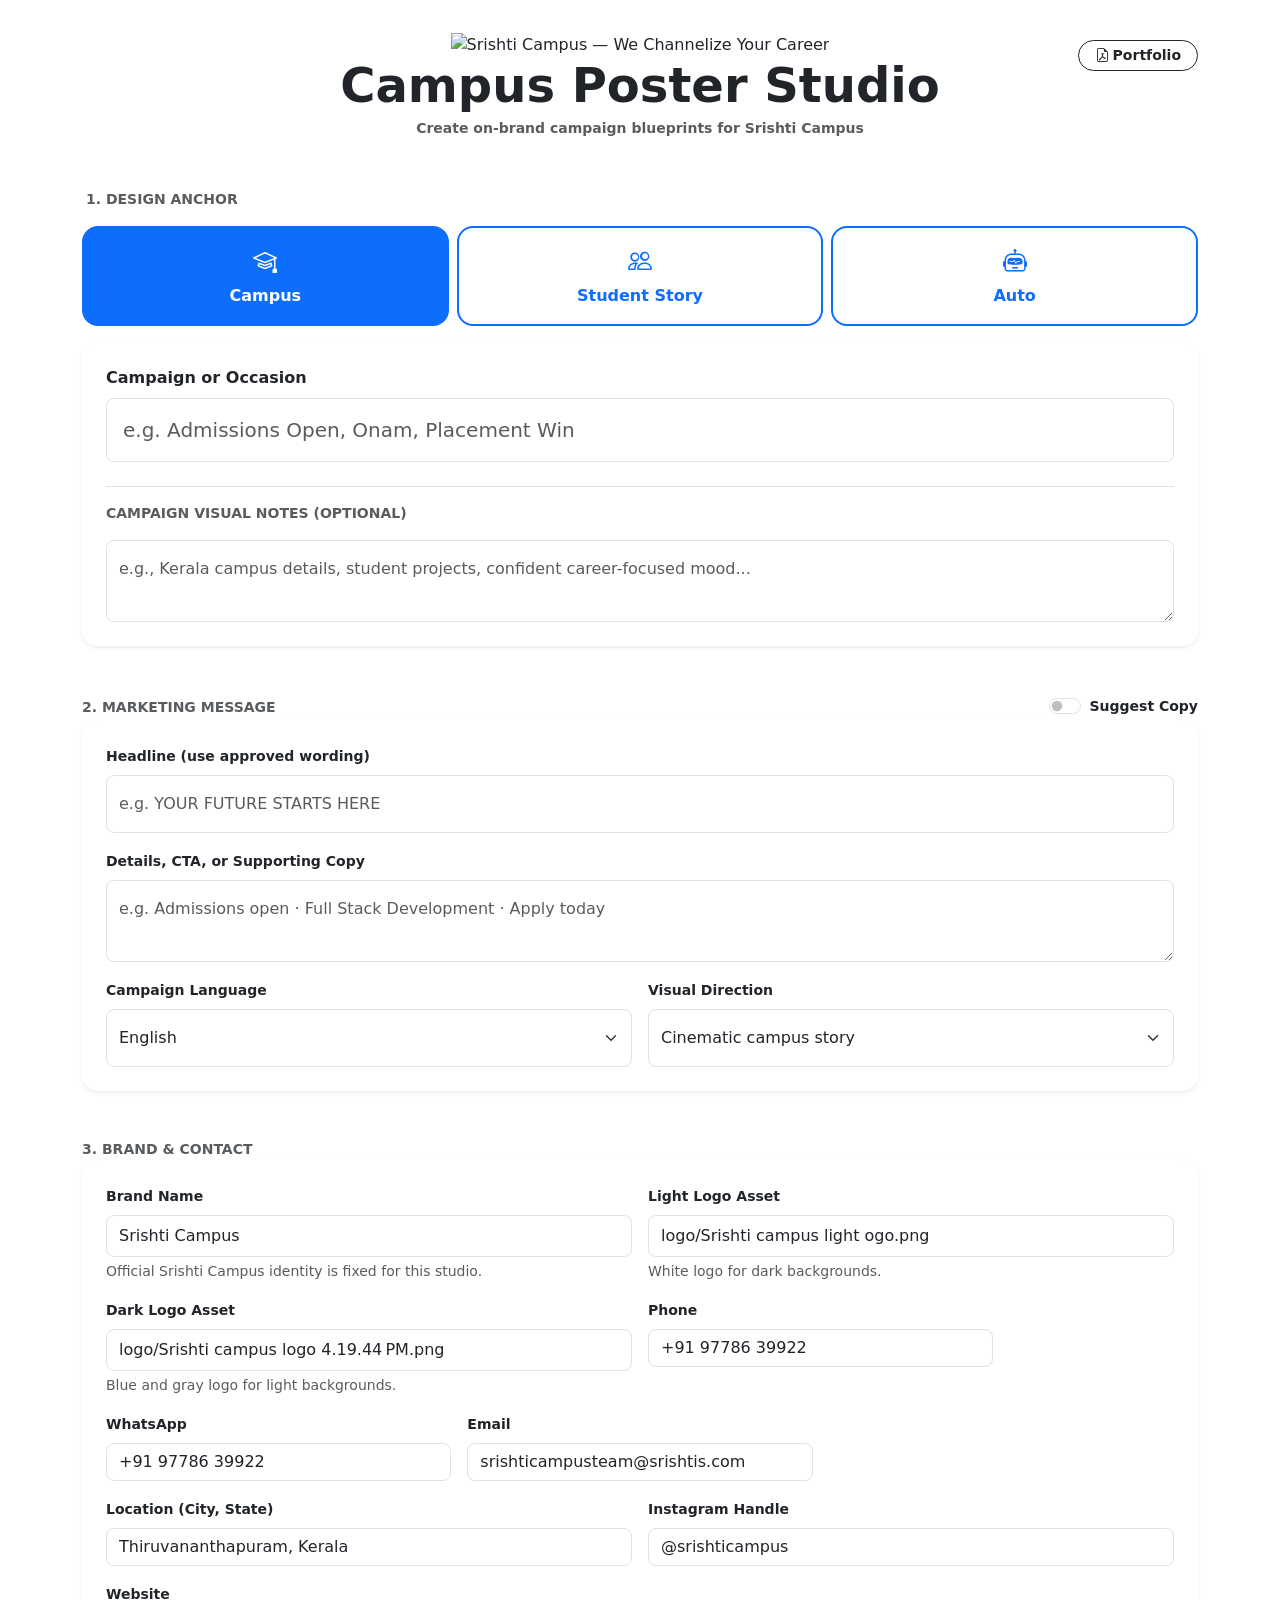
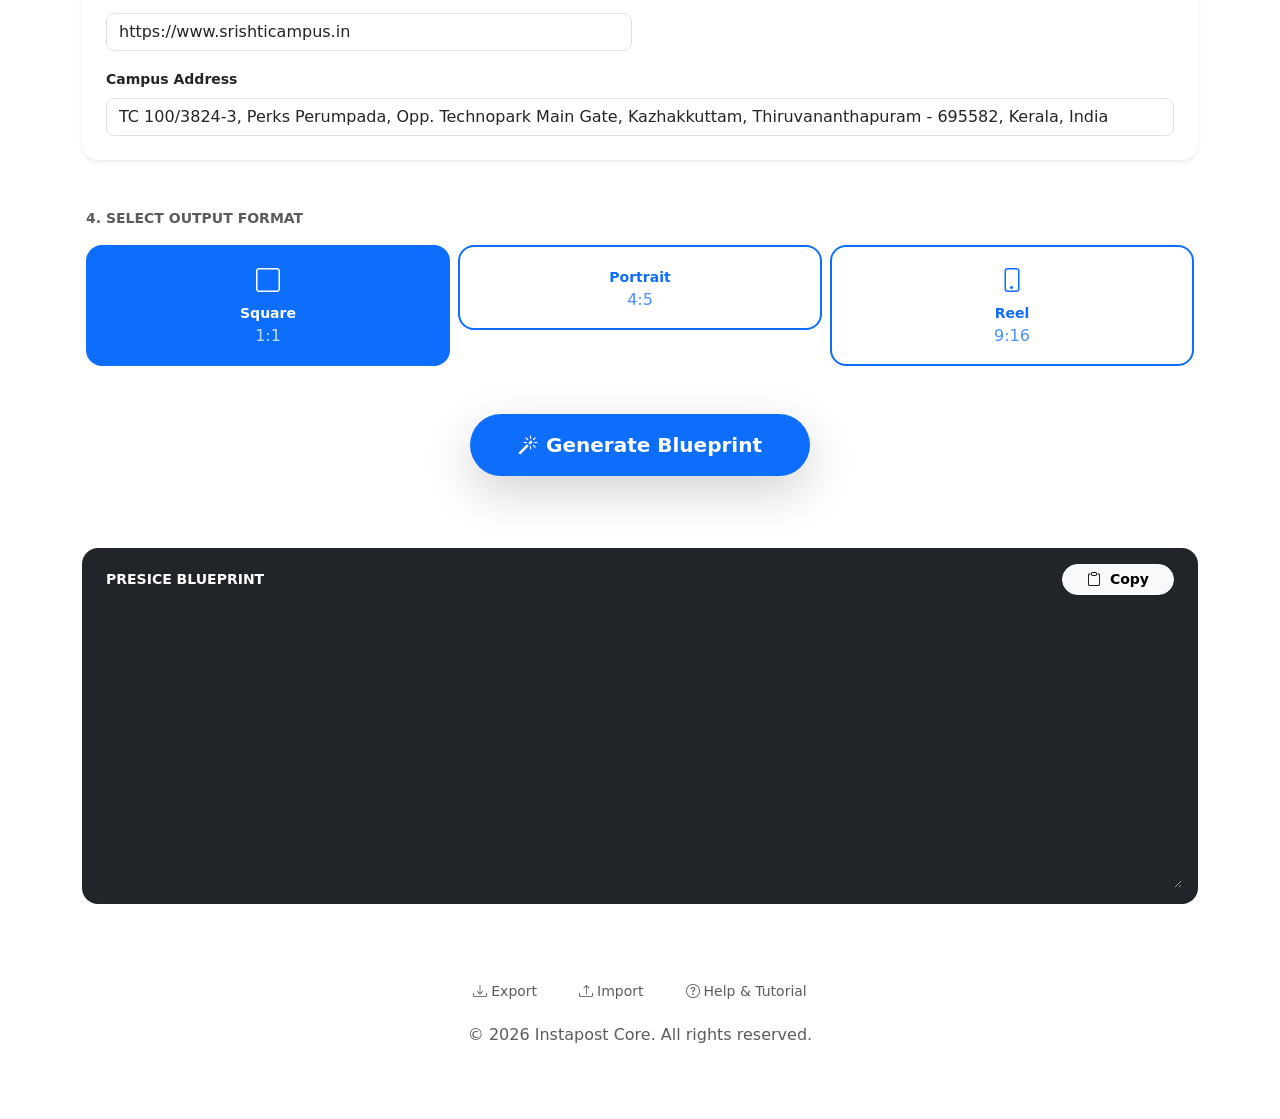
==== index.html @ 0b005799 "init" ====
<!DOCTYPE html>
<html lang="en">
<head>
    <meta charset="UTF-8">
    <meta name="viewport" content="width=device-width, initial-scale=1.0">
    <title>Srishti Campus | Poster Blueprint</title>
    <!-- Google Fonts -->
    <link rel="preconnect" href="https://fonts.googleapis.com">
    <link rel="preconnect" href="https://fonts.gstatic.com" crossorigin>
    <link href="https://fonts.googleapis.com/css2?family=Inter:wght@300;400;500;600;700&display=swap" rel="stylesheet">
    <!-- Bootstrap 5 CSS CDN -->
    <link href="https://cdn.jsdelivr.net/npm/bootstrap@5.3.3/dist/css/bootstrap.min.css" rel="stylesheet" integrity="sha384-QWTKZyjpPEjISv5WaRU9OFeRpok6YctnYmDr5pNlyT2bRjXh0JMhjY6hW+ALEwIH" crossorigin="anonymous">
    <link rel="stylesheet" href="https://cdn.jsdelivr.net/npm/bootstrap-icons@1.11.3/font/bootstrap-icons.min.css">
    <link href="style.css" rel="stylesheet">
</head>
<body>
    <div class="container py-4">
        <header class="text-center mb-5 mt-2 position-relative srishti-header">
            <div class="position-absolute top-0 end-0 mt-2 d-none d-md-block">
                <a href="Instapost_presentation.pdf" target="_blank" class="btn btn-sm btn-outline-dark rounded-pill px-3 fw-bold">
                    <i class="bi bi-file-earmark-pdf me-1"></i>Portfolio
                </a>
            </div>
            <img src="logo/Srishti campus logo 4.19.44 PM.png" class="campus-brand-mark" alt="Srishti Campus — We Channelize Your Career">
            <h1 class="display-5 fw-bold mb-1">Campus Poster Studio</h1>
            <p class="text-muted small tracking-widest fw-semibold">Create on-brand campaign blueprints for Srishti Campus</p>
            <div class="d-md-none mt-2">
                <a href="Instapost_presentation.pdf" target="_blank" class="btn btn-sm btn-outline-dark rounded-pill px-3 fw-bold">
                    <i class="bi bi-file-earmark-pdf me-1"></i>See what it can make
                </a>
            </div>
        </header>

        <main>
            <form id="instapost-form">
                <!-- Section 1: Design Anchor -->
                <div class="mb-5">
                    <label class="form-label fw-bold small text-muted text-uppercase mb-3 px-1">1. Design Anchor</label>
                    
                    <div class="row g-2 mb-3">
                        <div class="col-4">
                            <input type="radio" class="btn-check" name="anchor_mode" id="mode_festive" value="festive" checked>
                            <label class="btn btn-outline-primary w-100 py-3 rounded-4 fw-bold border-2" for="mode_festive">
                                <i class="bi bi-mortarboard d-block mb-1 fs-4"></i>Campus
                            </label>
                        </div>
                        <div class="col-4">
                            <input type="radio" class="btn-check" name="anchor_mode" id="mode_artisan" value="artisan">
                            <label class="btn btn-outline-primary w-100 py-3 rounded-4 fw-bold border-2" for="mode_artisan">
                                <i class="bi bi-people d-block mb-1 fs-4"></i>Student Story
                            </label>
                        </div>
                        <div class="col-4">
                            <input type="radio" class="btn-check" name="anchor_mode" id="mode_ai" value="ai">
                            <label class="btn btn-outline-primary w-100 py-3 rounded-4 fw-bold border-2" for="mode_ai">
                                <i class="bi bi-robot d-block mb-1 fs-4"></i>Auto
                            </label>
                        </div>
                    </div>

                    <div class="card border-0 shadow-sm rounded-4 mode-card bg-white" id="anchor-input-card">
                        <div class="card-body p-4">
                            <!-- Festive Input Pane -->
                            <div id="input_festive" class="anchor-input-group">
                                <label for="festive_info" class="form-label fw-bold">Campaign or Occasion</label>
                                <input type="text" id="festive_info" name="festive_info" class="form-control form-control-lg rounded-3 py-3" placeholder="e.g. Admissions Open, Onam, Placement Win">
                                
                                <div class="mt-4 border-top pt-3">
                                    <label for="festive_custom_instructions" class="form-label small fw-bold text-muted text-uppercase d-block mb-3">Campaign Visual Notes (Optional)</label>
                                    <textarea id="festive_custom_instructions" name="festive_custom_instructions" class="form-control rounded-3 py-3" rows="2" placeholder="e.g., Kerala campus details, student projects, confident career-focused mood..."></textarea>
                                </div>
                                <input type="checkbox" id="festive_mode" name="festive_mode" class="d-none">
                            </div>

                            <!-- Artisan Collection Builder Pane -->
                            <div id="input_artisan" class="anchor-input-group d-none">
                                <label class="form-label fw-bold mb-3">Student / Campus Reference Mapping</label>
                                <div class="alert alert-primary-subtle border-0 rounded-3 small mb-3">
                                    <strong>Quick guide:</strong> Add one row for each reference photo. The image generator will identify whether each image shows a student, instructor, campus, or event and use it accordingly. Example: add a student presenting a web-app project, then add a classroom photo to guide the setting.
                                </div>
                                <div id="artisan-collection-container">
                                    <div class="artisan-row row g-2 mb-3 align-items-center">
                                        <div class="col-12 col-md-11">
                                            <input type="text" class="form-control artisan-url rounded-3 py-2" placeholder="Paste student, campus, or event image URL">
                                            <div class="form-text extra-small">Use a direct, publicly accessible image link. If uploading instead, enable the checkbox below and attach files in row order (campus_ref_1, campus_ref_2…).</div>
                                        </div>
                                        <div class="col-2 col-md-1 text-end">
                                            <button type="button" class="btn btn-link text-danger p-0 remove-artisan-row d-none" title="Remove">
                                                <i class="bi bi-x-circle-fill fs-4"></i>
                                            </button>
                                        </div>
                                    </div>
                                </div>
                                <button type="button" id="add-artisan-row" class="btn btn-sm btn-outline-primary mt-2 rounded-pill px-4">
                                    <i class="bi bi-plus-lg me-1"></i> Add Another Reference
                                </button>
                                <p class="form-text extra-small mt-2">Add another row only when you have another useful reference. Each row pairs one image with its role so the prompt can describe how to use it.</p>

                                <div class="form-check mt-3 ms-1">
                                    <input class="form-check-input" type="checkbox" id="artisan_direct_upload" name="artisan_direct_upload">
                                    <label class="form-check-label small fw-bold text-muted" for="artisan_direct_upload">
                                        If links fail, I will upload references into the chat
                                    </label>
                                    <p class="extra-small text-info mt-2 mb-0 px-0">
                                        <i class="bi bi-lightbulb-fill me-1"></i>Upload images in row order: first image is <strong>campus_ref_1</strong>, second is <strong>campus_ref_2</strong>, and so on. Example: image 1 is a student presenting a project; image 2 is a classroom. The generator will infer each role.
                                    </p>
                                </div>

                                <div class="mt-4 border-top pt-3">
                                    <label for="artisan_custom_instructions" class="form-label small fw-bold text-muted text-uppercase d-block mb-3">Story / Campaign Visual Notes (Optional)</label>
                                    <textarea id="artisan_custom_instructions" name="artisan_custom_instructions" class="form-control rounded-3 py-3" rows="2" placeholder="e.g., Preserve the real student's appearance and campus setting..."></textarea>
                                    <div class="form-text">Describe what to preserve or emphasize. Example: “Keep the student’s face and project screen recognizable; use a bright, welcoming classroom and leave clear space above for the headline.”</div>
                                </div>
                            </div>

                            <!-- AI Message -->
                            <div id="input_ai" class="anchor-input-group d-none text-center py-2">
                                <p class="mb-3 text-muted italic small">Build a Srishti campaign direction from the message and audience.</p>
                            </div>

                            <!-- Shared Target Subjects (for Festive and AI) -->
                            <div id="target_subjects_container" class="mt-4 border-top pt-3 d-none">
                                <label class="form-label small fw-bold text-muted text-uppercase d-block mb-3">Target Subject(s)</label>
                                <div class="d-flex flex-wrap gap-3">
                                    <div class="form-check">
                                        <input class="form-check-input" type="checkbox" id="subject_women" name="subject_women" checked>
                                        <label class="form-check-label fw-bold" for="subject_women">Students</label>
                                    </div>
                                    <div class="form-check">
                                        <input class="form-check-input" type="checkbox" id="subject_men" name="subject_men">
                                        <label class="form-check-label fw-bold" for="subject_men">Educators</label>
                                    </div>
                                    <div class="form-check">
                                        <input class="form-check-input" type="checkbox" id="subject_kids" name="subject_kids">
                                        <label class="form-check-label fw-bold" for="subject_kids">Campus community</label>
                                    </div>
                                </div>
                            </div>
                        </div>
                    </div>
                </div>

                <!-- Section 2: Marketing Content -->
                <div class="mb-5">
                    <div class="action-bar d-flex justify-content-between align-items-center">
                        <label class="form-label fw-bold small text-muted text-uppercase mb-0">2. Marketing Message</label>
                        <div class="form-check form-switch">
                            <input class="form-check-input" type="checkbox" id="ai_content_mode" name="ai_content_mode">
                            <label class="form-check-label small fw-bold" for="ai_content_mode">Suggest Copy</label>
                        </div>
                    </div>
                    <div class="card border-0 shadow-sm rounded-4 action-bar-card bg-white">
                        <div class="card-body p-4">
                            <div id="manual_content_fields" class="row g-3">
                                <div class="col-md-12">
                                    <label for="hook" class="form-label small fw-bold">Headline (use approved wording)</label>
                                    <input type="text" id="hook" name="hook" class="form-control rounded-3 py-3" placeholder="e.g. YOUR FUTURE STARTS HERE">
                                </div>
                                <div class="col-md-12">
                                    <label for="event_offer" class="form-label small fw-bold">Details, CTA, or Supporting Copy</label>
                                    <textarea id="event_offer" name="event_offer" class="form-control rounded-3 py-3" rows="2" placeholder="e.g. Admissions open · Full Stack Development · Apply today"></textarea>
                                </div>
                                <div class="col-md-6">
                                    <label for="campaign_language" class="form-label small fw-bold">Campaign Language</label>
                                    <select id="campaign_language" name="campaign_language" class="form-select rounded-3 py-3">
                                        <option value="English" selected>English</option><option value="Malayalam">Malayalam</option><option value="Bilingual (English + Malayalam)">English + Malayalam</option>
                                    </select>
                                </div>
                                <div class="col-md-6">
                                    <label for="visual_direction" class="form-label small fw-bold">Visual Direction</label>
                                    <select id="visual_direction" name="visual_direction" class="form-select rounded-3 py-3">
                                        <option value="Cinematic campus story" selected>Cinematic campus story</option><option value="Clean editorial minimal">Clean editorial</option><option value="Bold conceptual campaign">Bold conceptual</option><option value="Student achievement spotlight">Student achievement</option>
                                    </select>
                                </div>
                            </div>
                            
                            <div id="ai_content_note" class="d-none">
                                <div class="alert alert-info py-3 small mb-0 border-0 bg-primary-subtle text-primary fw-bold rounded-3">
                                    <i class="bi bi-magic me-2"></i>Suggest concise, credible campus copy. Keep dates, course names, and contact details exact.
                                </div>
                            </div>
                        </div>
                    </div>
                </div>

                <!-- Section 3: Brand & Contact -->
                <div class="mb-5">
                    <div class="action-bar d-flex justify-content-between align-items-center">
                        <label class="form-label fw-bold small text-muted text-uppercase mb-0">3. Brand & Contact</label>
                    </div>
                    <div class="card border-0 shadow-sm rounded-4 action-bar-card bg-white">
                        <div class="card-body p-4">
                            <div class="row g-3">
                                <div class="col-12 col-md-6">
                                    <label for="brand" class="form-label small fw-bold">Brand Name</label>
                                    <input type="text" id="brand" name="brand" class="form-control rounded-3 py-2" value="Srishti Campus" readonly required aria-describedby="brand-lock-note">
                                    <div id="brand-lock-note" class="form-text">Official Srishti Campus identity is fixed for this studio.</div>
                                </div>
                                <div class="col-12 col-md-6">
                                    <label for="logo_light" class="form-label small fw-bold">Light Logo Asset</label>
                                    <input type="text" id="logo_light" name="logo_light" class="form-control rounded-3 py-2" value="logo/Srishti campus light ogo.png" readonly>
                                    <div class="form-text">White logo for dark backgrounds.</div>
                                </div>
                                <div class="col-12 col-md-6">
                                    <label for="logo_dark" class="form-label small fw-bold">Dark Logo Asset</label>
                                    <input type="text" id="logo_dark" name="logo_dark" class="form-control rounded-3 py-2" value="logo/Srishti campus logo 4.19.44 PM.png" readonly>
                                    <div class="form-text">Blue and gray logo for light backgrounds.</div>
                                </div>

                                <div class="col-12 col-lg-4">
                                    <label for="phone" class="form-label small fw-bold">Phone</label>
                                    <input type="text" id="phone" name="phone" class="form-control rounded-3" value="+91 97786 39922" placeholder="+91...">
                                </div>
                                <div class="col-12 col-lg-4">
                                    <label for="whatsapp" class="form-label small fw-bold">WhatsApp</label>
                                    <input type="tel" id="whatsapp" name="whatsapp" class="form-control rounded-3" value="+91 97786 39922" placeholder="+91...">
                                </div>
                                <div class="col-12 col-lg-4">
                                    <label for="email" class="form-label small fw-bold">Email</label>
                                    <input type="email" id="email" name="email" class="form-control rounded-3" value="srishticampusteam@srishtis.com" placeholder="email@brand.com">
                                </div>
                                <div class="col-12 col-md-6">
                                    <label for="location_details" class="form-label small fw-bold">Location (City, State)</label>
                                    <input type="text" id="location_details" name="location_details" class="form-control rounded-3" value="Thiruvananthapuram, Kerala" placeholder="City, State" required>
                                </div>
                                <div class="col-12 col-md-6">
                                    <label for="social_handles" class="form-label small fw-bold">Instagram Handle</label>
                                    <input type="text" id="social_handles" name="social_handles" class="form-control rounded-3" value="@srishticampus" placeholder="@brandhandle">
                                </div>
                                <div class="col-12 col-md-6">
                                    <label for="website" class="form-label small fw-bold">Website</label>
                                    <input type="url" id="website" name="website" class="form-control rounded-3" value="https://www.srishticampus.in" placeholder="https://www.example.com">
                                </div>
                                <div class="col-12">
                                    <label for="address" class="form-label small fw-bold">Campus Address</label>
                                    <input type="text" id="address" name="address" class="form-control rounded-3" value="TC 100/3824-3, Perks Perumpada, Opp. Technopark Main Gate, Kazhakkuttam, Thiruvananthapuram - 695582, Kerala, India">
                                </div>
                            </div>
                        </div>
                    </div>
                </div>

                <!-- Section 4: Creative Format -->
                <div class="mb-5 px-1">
                    <label class="form-label d-block fw-bold small text-muted text-uppercase mb-3">4. Select Output Format</label>
                    <div class="row g-2">
                        <div class="col-4">
                            <input type="radio" class="btn-check" name="creative_type" id="type_post" value="Square Post" checked>
                            <label class="btn btn-outline-primary format-tile w-100 py-3 rounded-4 border-2 d-flex flex-column align-items-center justify-content-center" for="type_post">
                                <i class="bi bi-square mb-1 fs-4"></i>
                                <span class="fw-bold small">Square</span>
                                <span class="extra-small opacity-75">1:1</span>
                            </label>
                        </div>
                        <div class="col-4">
                            <input type="radio" class="btn-check" name="creative_type" id="type_portrait" value="Portrait Post">
                            <label class="btn btn-outline-primary format-tile w-100 py-3 rounded-4 border-2 d-flex flex-column align-items-center justify-content-center" for="type_portrait">
                                <i class="bi bi-rectangle mb-1 fs-4"></i>
                                <span class="fw-bold small">Portrait</span>
                                <span class="extra-small opacity-75">4:5</span>
                            </label>
                        </div>
                        <div class="col-4">
                            <input type="radio" class="btn-check" name="creative_type" id="type_reel" value="Reel/Story">
                            <label class="btn btn-outline-primary format-tile w-100 py-3 rounded-4 border-2 d-flex flex-column align-items-center justify-content-center" for="type_reel">
                                <i class="bi bi-phone mb-1 fs-4"></i>
                                <span class="fw-bold small">Reel</span>
                                <span class="extra-small opacity-75">9:16</span>
                            </label>
                        </div>
                    </div>
                </div>

                <div class="col-12 text-center pb-5">
                    <button type="button" id="generate-btn" class="btn btn-primary btn-lg py-3 px-5 rounded-pill shadow-lg border-0 fw-bold">
                        <i class="bi bi-magic me-2"></i>Generate Blueprint
                    </button>
                </div>
            </form>

            <div class="mt-4 p-3 rounded-4 bg-dark">
                <div class="d-flex justify-content-between align-items-center mb-3 px-2">
                    <label for="prompt-output" class="form-label text-white mb-0 small text-uppercase fw-bold tracking-widest">Presice Blueprint</label>
                    <button id="copy-btn" class="btn btn-sm btn-light rounded-pill px-4 fw-bold" data-bs-toggle="tooltip" data-bs-placement="top" title="Copy to clipboard">
                        <i class="bi bi-clipboard me-1"></i> Copy
                    </button>
                </div>
                <textarea id="prompt-output" class="form-control bg-dark text-success border-0 rounded-3 small p-3" rows="12" readonly style="font-family: 'Courier New', monospace; font-size: 0.85rem;" placeholder="Your blueprint will appear here..."></textarea>
            </div>
        </main>

        <footer class="mt-5 pb-5 pt-4 text-center">
            <div class="d-flex justify-content-center gap-4 mb-3">
                <button id="download-db-btn" class="btn btn-sm btn-link text-muted text-decoration-none small">
                    <i class="bi bi-download me-1"></i>Export
                </button>
                <button id="upload-db-btn" class="btn btn-sm btn-link text-muted text-decoration-none small">
                    <i class="bi bi-upload me-1"></i>Import
                </button>
                <a href="help.html" class="btn btn-sm btn-link text-muted text-decoration-none small">
                    <i class="bi bi-question-circle me-1"></i>Help & Tutorial
                </a>
            </div>
            <p class="text-muted extra-small mb-0">&copy; 2026 Instapost Core. All rights reserved.</p>
        </footer>
    </div>
    <!-- Bootstrap 5 JS Bundle CDN -->
    <script src="https://cdn.jsdelivr.net/npm/bootstrap@5.3.3/dist/js/bootstrap.bundle.min.js" integrity="sha384-YvpcrYf0tY3lHB60NNkmXc5s9fDVZLESaAA55NDzOxhy9GkcIdslK1eN7N6jIeHz" crossorigin="anonymous"></script>
    <script src="storage.js"></script>
    <script src="engine.js"></script>
    <script src="main.js"></script>
</body>
</html>
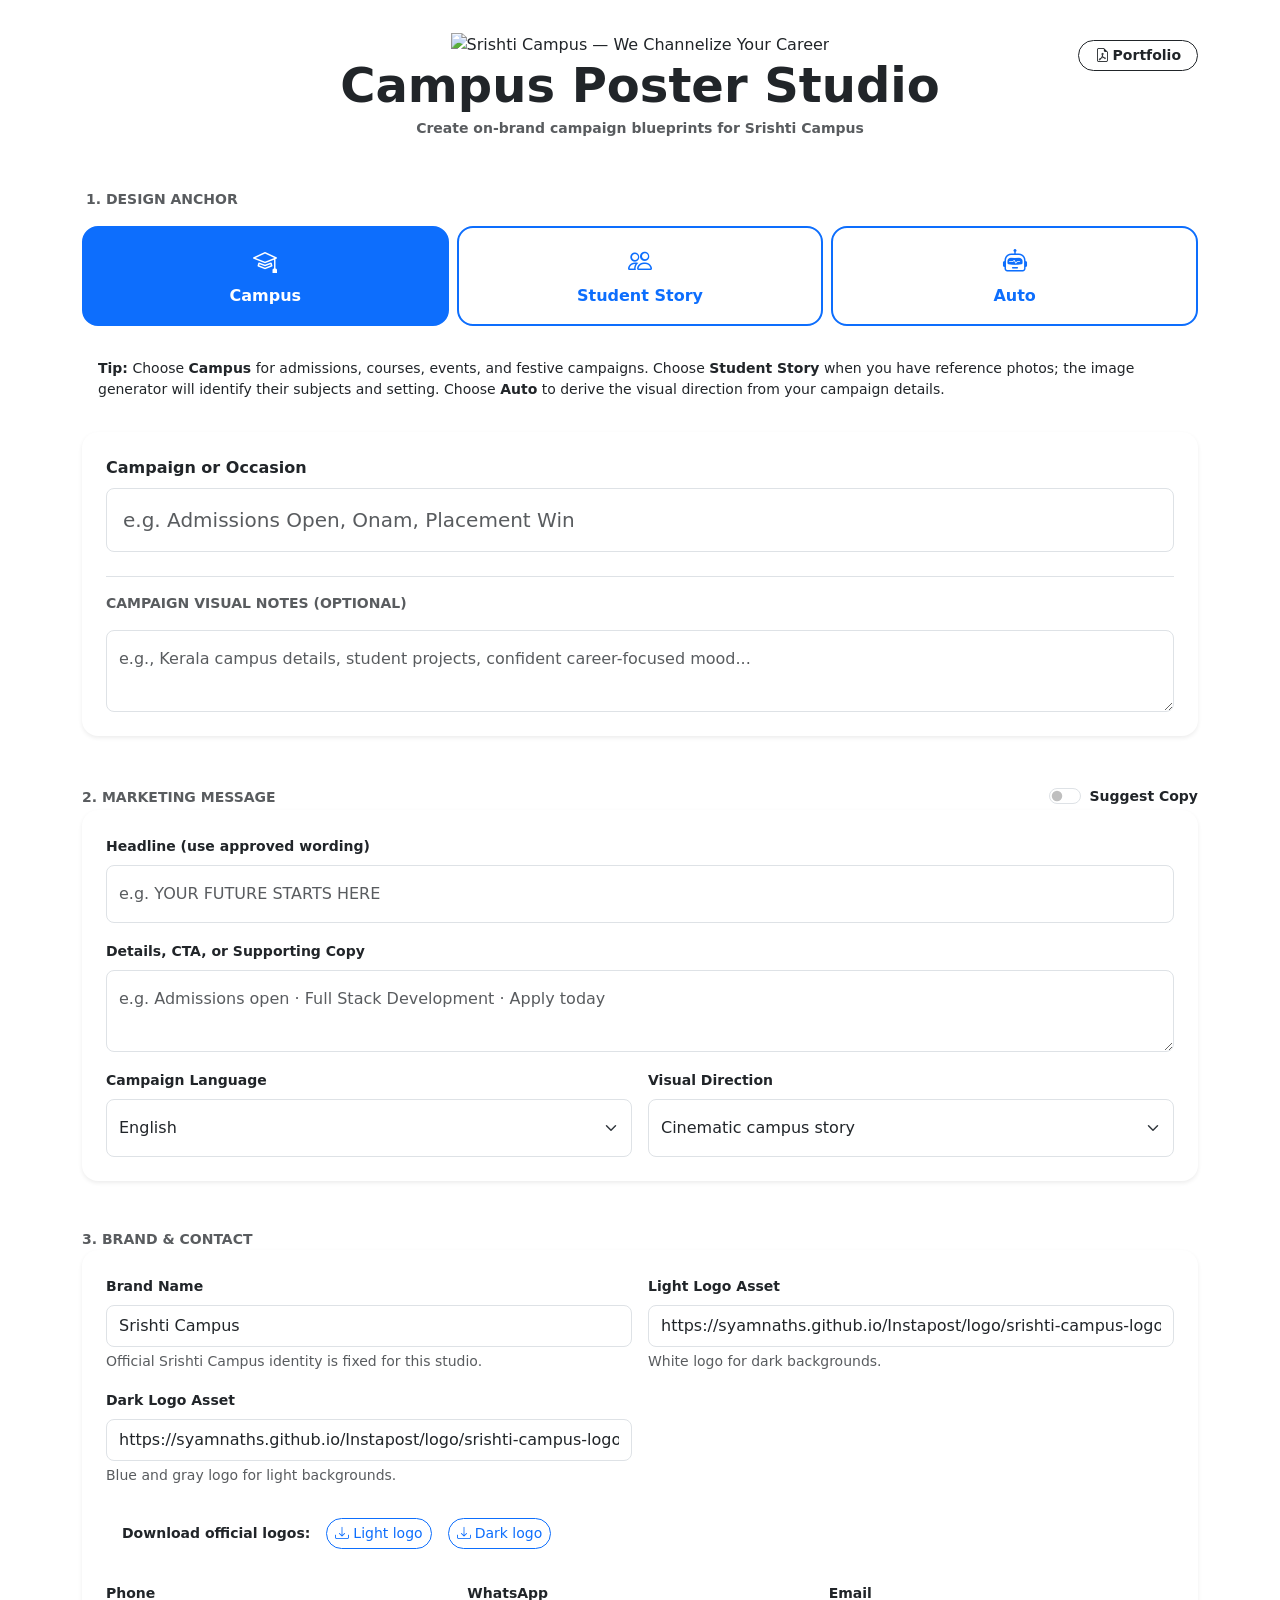
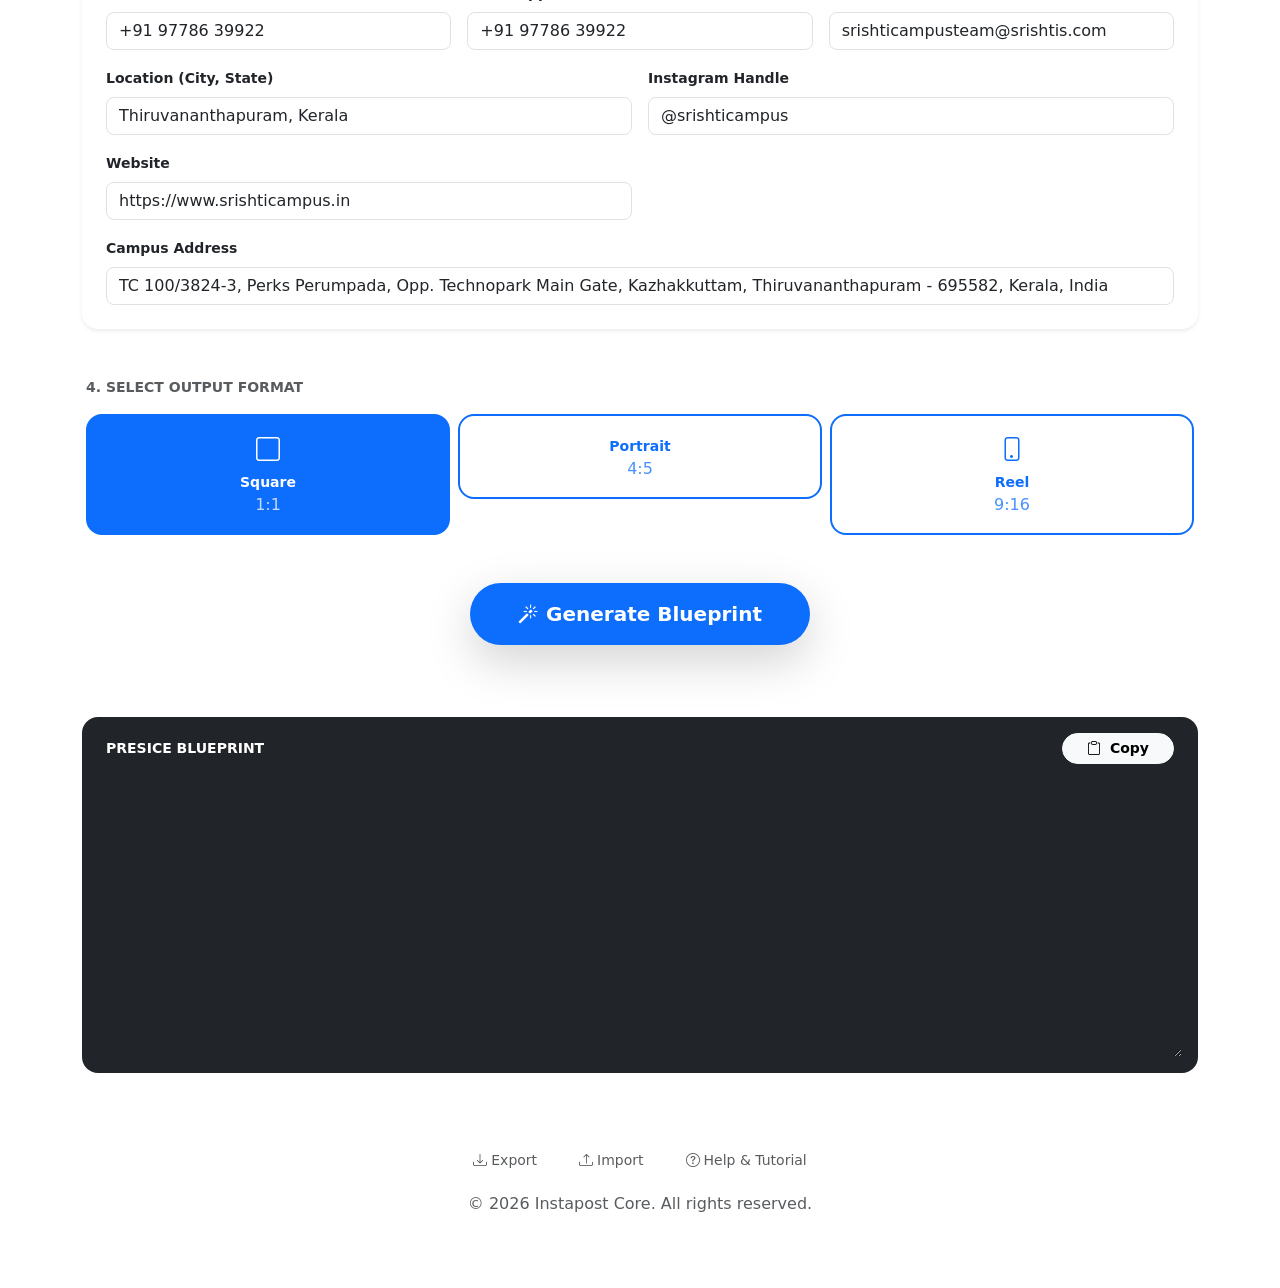
==== commit 893332a9: "Add files via upload" ====
--- a/index.html
+++ b/index.html
@@ -21,7 +21,7 @@
                     <i class="bi bi-file-earmark-pdf me-1"></i>Portfolio
                 </a>
             </div>
-            <img src="logo/Srishti campus logo 4.19.44 PM.png" class="campus-brand-mark" alt="Srishti Campus — We Channelize Your Career">
+            <img src="https://syamnaths.github.io/Instapost/logo/srishti-campus-logo-dark.png" class="campus-brand-mark" alt="Srishti Campus — We Channelize Your Career">
             <h1 class="display-5 fw-bold mb-1">Campus Poster Studio</h1>
             <p class="text-muted small tracking-widest fw-semibold">Create on-brand campaign blueprints for Srishti Campus</p>
             <div class="d-md-none mt-2">
@@ -56,6 +56,9 @@
                                 <i class="bi bi-robot d-block mb-1 fs-4"></i>Auto
                             </label>
                         </div>
+                    </div>
+                    <div class="alert alert-primary-subtle border-0 rounded-3 small mb-3">
+                        <strong>Tip:</strong> Choose <strong>Campus</strong> for admissions, courses, events, and festive campaigns. Choose <strong>Student Story</strong> when you have reference photos; the image generator will identify their subjects and setting. Choose <strong>Auto</strong> to derive the visual direction from your campaign details.
                     </div>
 
                     <div class="card border-0 shadow-sm rounded-4 mode-card bg-white" id="anchor-input-card">
@@ -198,13 +201,20 @@
                                 </div>
                                 <div class="col-12 col-md-6">
                                     <label for="logo_light" class="form-label small fw-bold">Light Logo Asset</label>
-                                    <input type="text" id="logo_light" name="logo_light" class="form-control rounded-3 py-2" value="logo/Srishti campus light ogo.png" readonly>
+                                    <input type="text" id="logo_light" name="logo_light" class="form-control rounded-3 py-2" value="https://syamnaths.github.io/Instapost/logo/srishti-campus-logo-light.png" readonly>
                                     <div class="form-text">White logo for dark backgrounds.</div>
                                 </div>
                                 <div class="col-12 col-md-6">
                                     <label for="logo_dark" class="form-label small fw-bold">Dark Logo Asset</label>
-                                    <input type="text" id="logo_dark" name="logo_dark" class="form-control rounded-3 py-2" value="logo/Srishti campus logo 4.19.44 PM.png" readonly>
+                                    <input type="text" id="logo_dark" name="logo_dark" class="form-control rounded-3 py-2" value="https://syamnaths.github.io/Instapost/logo/srishti-campus-logo-dark.png" readonly>
                                     <div class="form-text">Blue and gray logo for light backgrounds.</div>
+                                </div>
+                                <div class="col-12">
+                                    <div class="logo-downloads d-flex flex-wrap gap-3 align-items-center p-3 rounded-3">
+                                        <span class="small fw-bold">Download official logos:</span>
+                                        <a class="btn btn-sm btn-outline-primary rounded-pill" href="logo/srishti-campus-logo-light.png" download="srishti-campus-logo-light.png"><i class="bi bi-download me-1"></i>Light logo</a>
+                                        <a class="btn btn-sm btn-outline-primary rounded-pill" href="logo/srishti-campus-logo-dark.png" download="srishti-campus-logo-dark.png"><i class="bi bi-download me-1"></i>Dark logo</a>
+                                    </div>
                                 </div>
 
                                 <div class="col-12 col-lg-4">
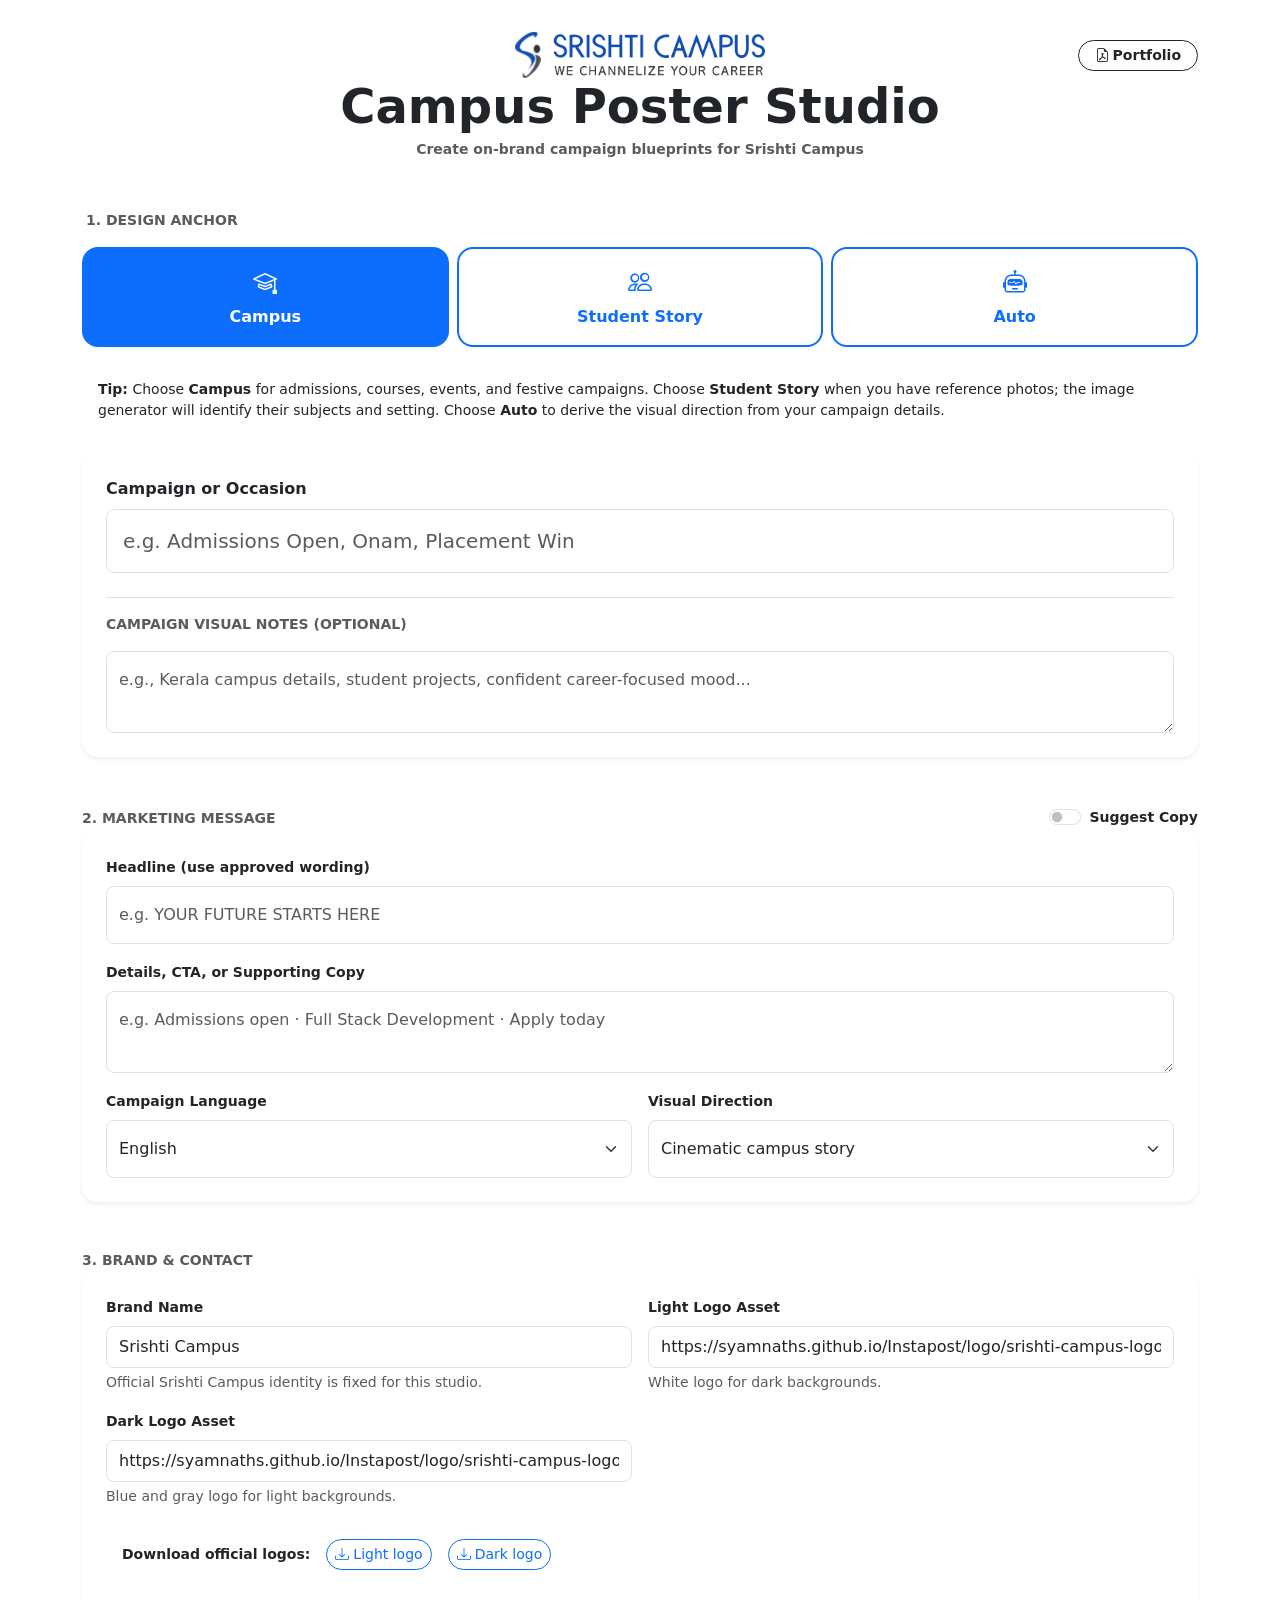
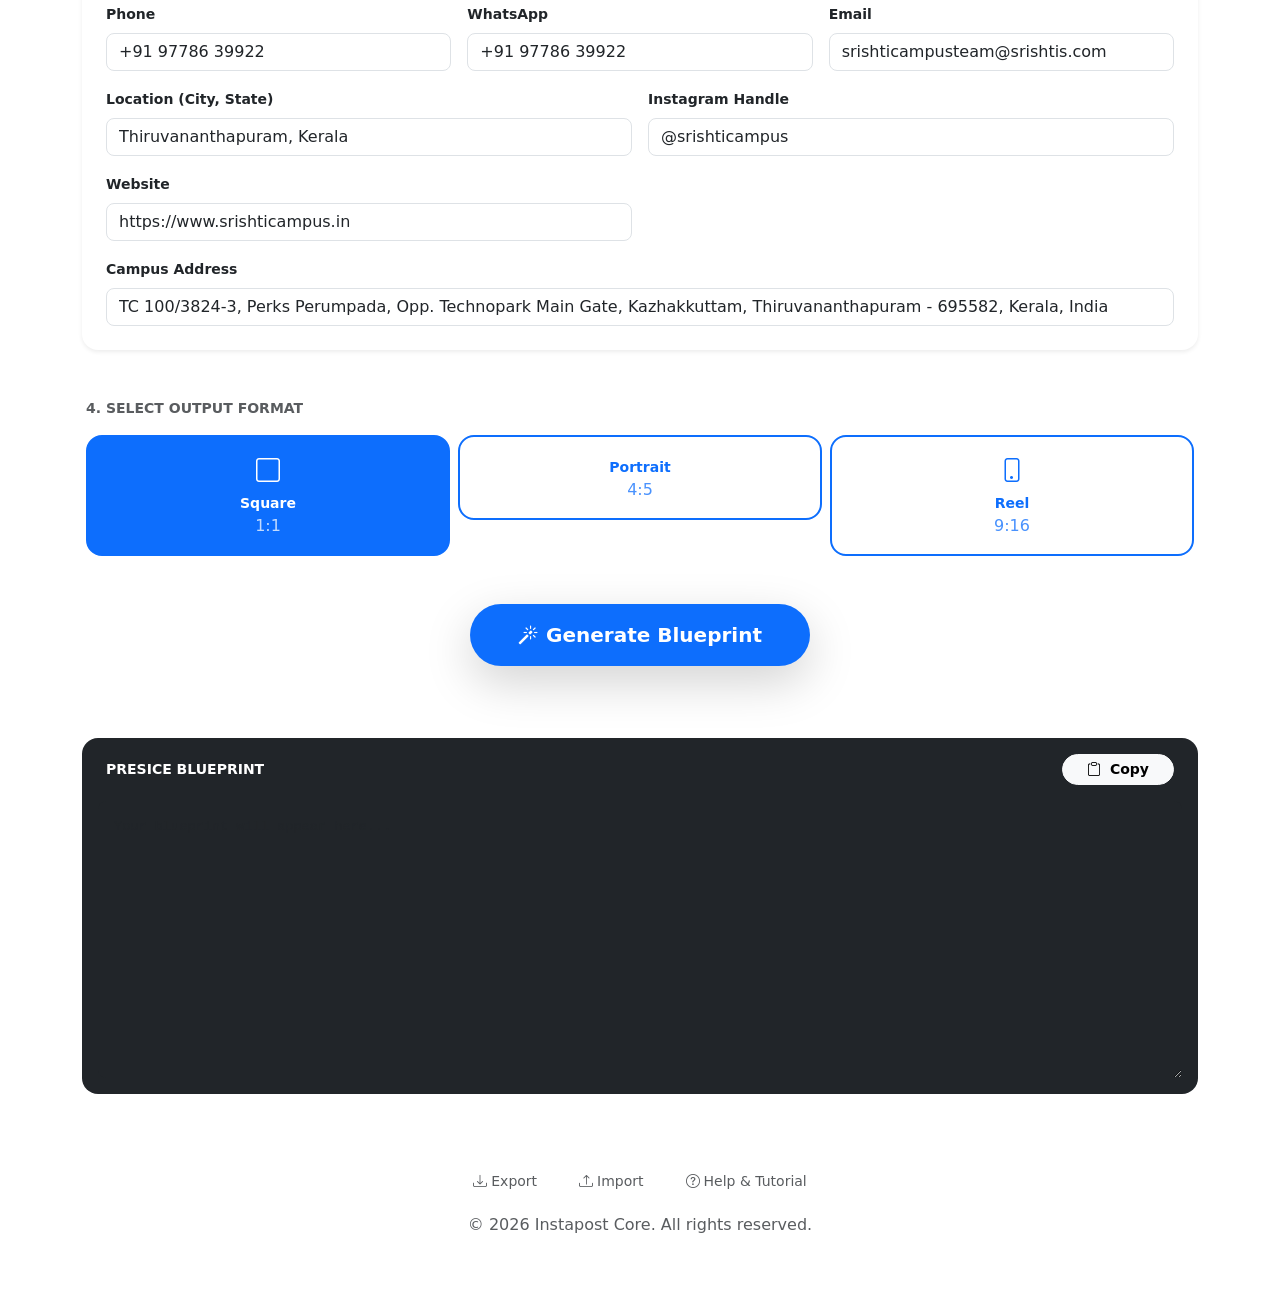
==== commit f300e91d: "Update index.html" ====
--- a/index.html
+++ b/index.html
@@ -21,7 +21,7 @@
                     <i class="bi bi-file-earmark-pdf me-1"></i>Portfolio
                 </a>
             </div>
-            <img src="https://syamnaths.github.io/Instapost/logo/srishti-campus-logo-dark.png" class="campus-brand-mark" alt="Srishti Campus — We Channelize Your Career">
+            <img src="logo/srishti-campus-logo-dark.png" style="width: 250px; height: auto;" class="campus-brand-mark" alt="Srishti Campus — We Channelize Your Career">
             <h1 class="display-5 fw-bold mb-1">Campus Poster Studio</h1>
             <p class="text-muted small tracking-widest fw-semibold">Create on-brand campaign blueprints for Srishti Campus</p>
             <div class="d-md-none mt-2">
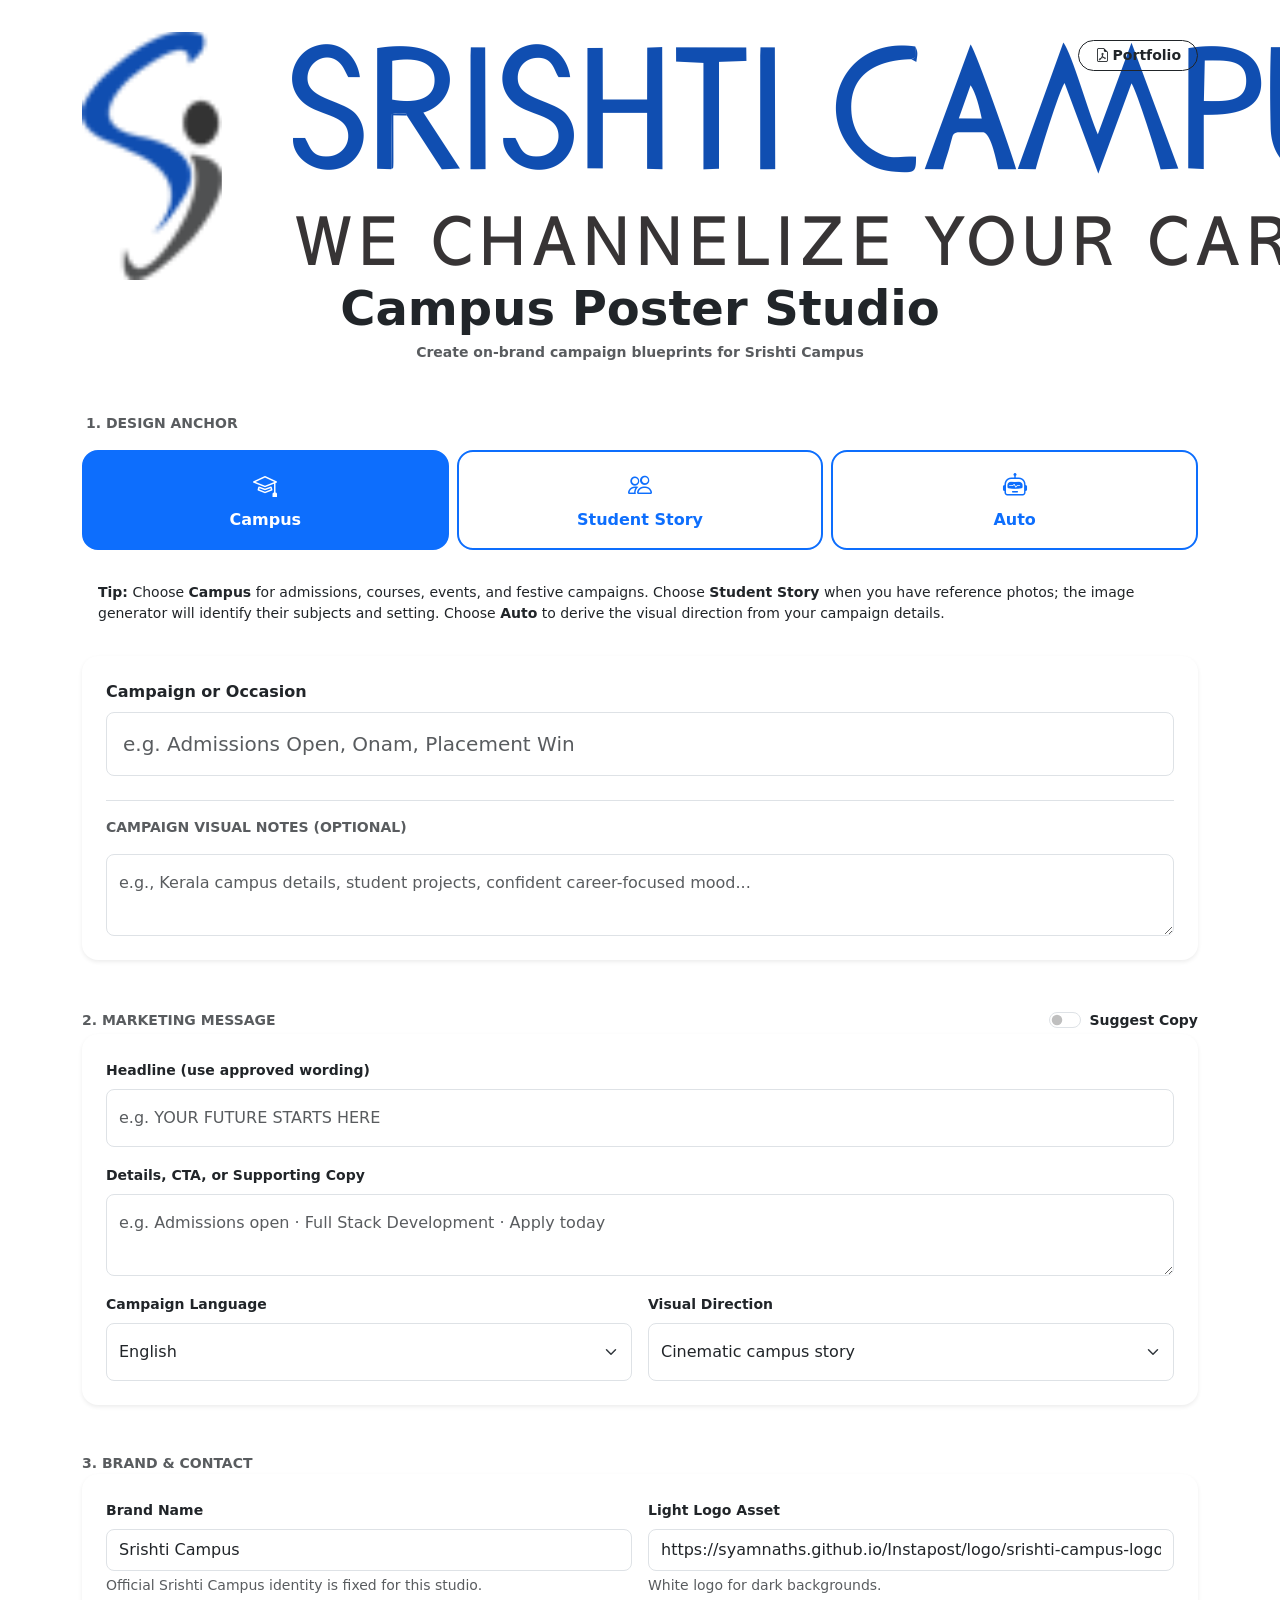
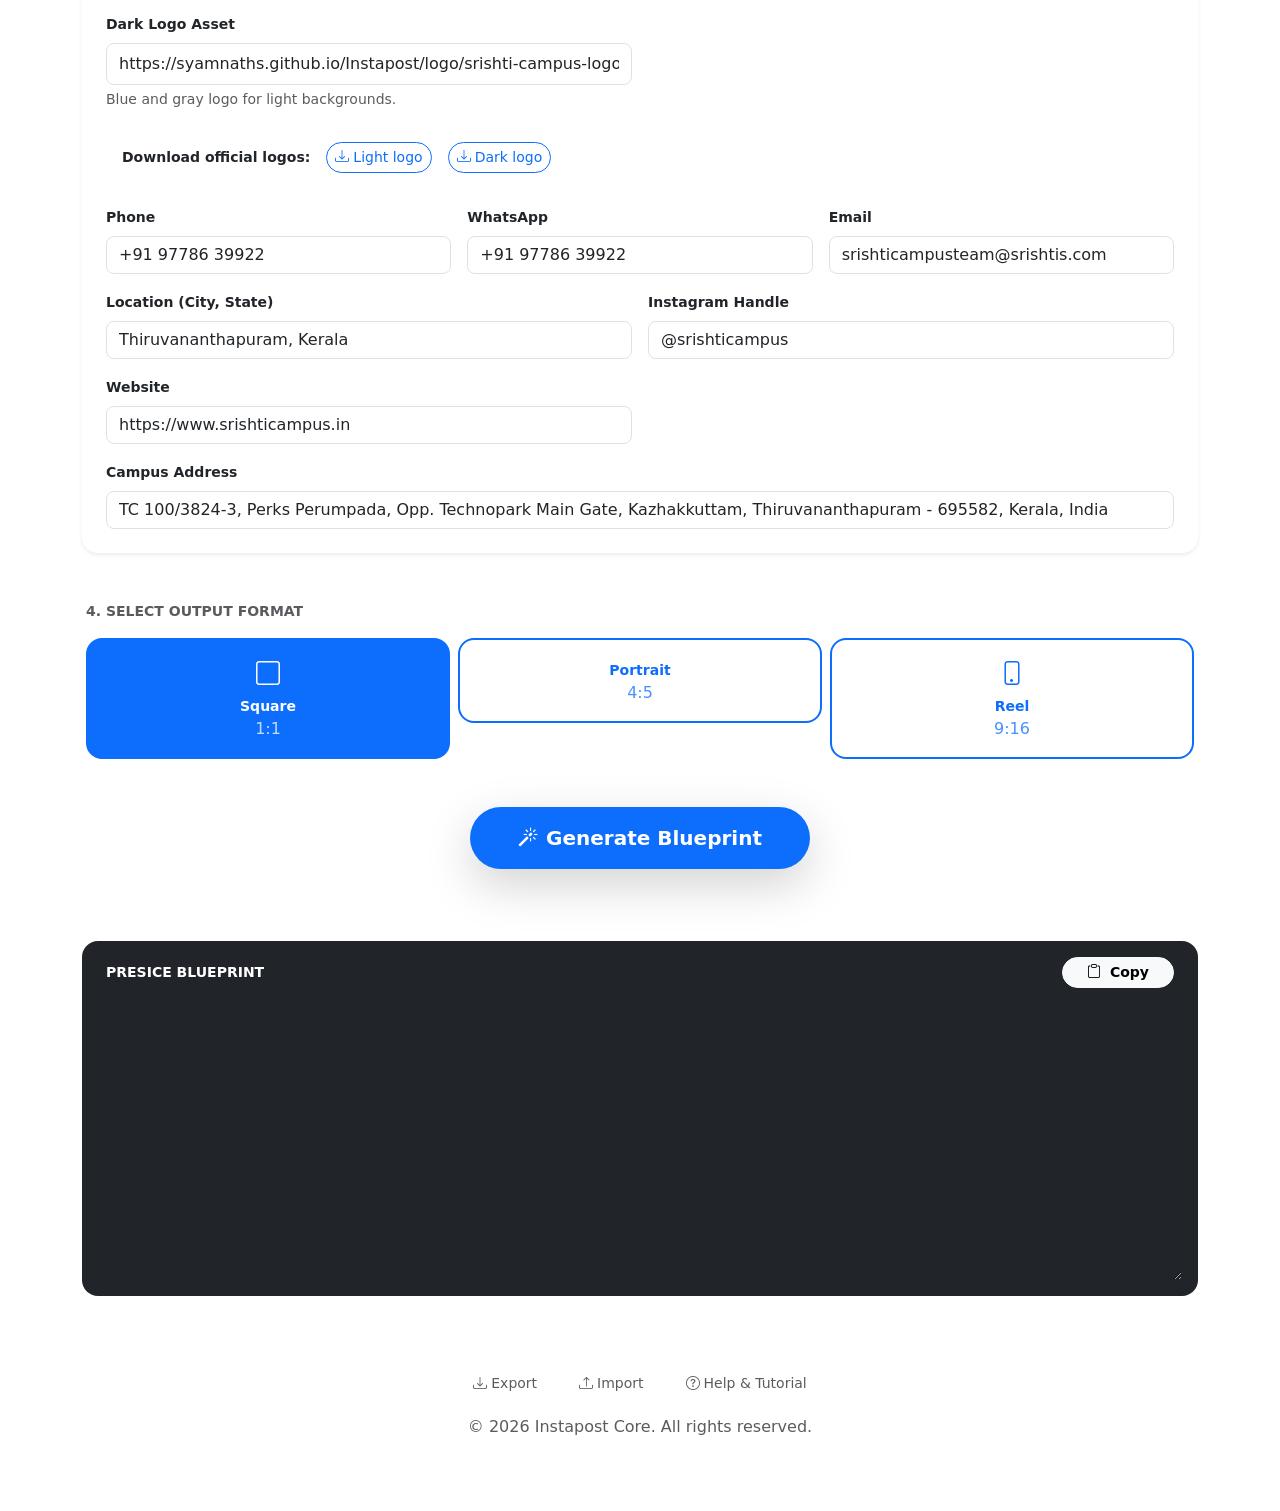
==== commit 628014a8: "Add files via upload" ====
--- a/index.html
+++ b/index.html
@@ -11,21 +11,21 @@
     <!-- Bootstrap 5 CSS CDN -->
     <link href="https://cdn.jsdelivr.net/npm/bootstrap@5.3.3/dist/css/bootstrap.min.css" rel="stylesheet" integrity="sha384-QWTKZyjpPEjISv5WaRU9OFeRpok6YctnYmDr5pNlyT2bRjXh0JMhjY6hW+ALEwIH" crossorigin="anonymous">
     <link rel="stylesheet" href="https://cdn.jsdelivr.net/npm/bootstrap-icons@1.11.3/font/bootstrap-icons.min.css">
-    <link href="style.css" rel="stylesheet">
+    <link href="./style.css" rel="stylesheet">
 </head>
 <body>
     <div class="container py-4">
         <header class="text-center mb-5 mt-2 position-relative srishti-header">
             <div class="position-absolute top-0 end-0 mt-2 d-none d-md-block">
-                <a href="Instapost_presentation.pdf" target="_blank" class="btn btn-sm btn-outline-dark rounded-pill px-3 fw-bold">
+                <a href="./Instapost_presentation.pdf" target="_blank" class="btn btn-sm btn-outline-dark rounded-pill px-3 fw-bold">
                     <i class="bi bi-file-earmark-pdf me-1"></i>Portfolio
                 </a>
             </div>
-            <img src="logo/srishti-campus-logo-dark.png" style="width: 250px; height: auto;" class="campus-brand-mark" alt="Srishti Campus — We Channelize Your Career">
+            <img src="./logo/srishti-campus-logo-dark.png" class="campus-brand-mark" alt="Srishti Campus — We Channelize Your Career">
             <h1 class="display-5 fw-bold mb-1">Campus Poster Studio</h1>
             <p class="text-muted small tracking-widest fw-semibold">Create on-brand campaign blueprints for Srishti Campus</p>
             <div class="d-md-none mt-2">
-                <a href="Instapost_presentation.pdf" target="_blank" class="btn btn-sm btn-outline-dark rounded-pill px-3 fw-bold">
+                <a href="./Instapost_presentation.pdf" target="_blank" class="btn btn-sm btn-outline-dark rounded-pill px-3 fw-bold">
                     <i class="bi bi-file-earmark-pdf me-1"></i>See what it can make
                 </a>
             </div>
@@ -212,8 +212,8 @@
                                 <div class="col-12">
                                     <div class="logo-downloads d-flex flex-wrap gap-3 align-items-center p-3 rounded-3">
                                         <span class="small fw-bold">Download official logos:</span>
-                                        <a class="btn btn-sm btn-outline-primary rounded-pill" href="logo/srishti-campus-logo-light.png" download="srishti-campus-logo-light.png"><i class="bi bi-download me-1"></i>Light logo</a>
-                                        <a class="btn btn-sm btn-outline-primary rounded-pill" href="logo/srishti-campus-logo-dark.png" download="srishti-campus-logo-dark.png"><i class="bi bi-download me-1"></i>Dark logo</a>
+                                        <a class="btn btn-sm btn-outline-primary rounded-pill" href="./logo/srishti-campus-logo-light.png" download="srishti-campus-logo-light.png"><i class="bi bi-download me-1"></i>Light logo</a>
+                                        <a class="btn btn-sm btn-outline-primary rounded-pill" href="./logo/srishti-campus-logo-dark.png" download="srishti-campus-logo-dark.png"><i class="bi bi-download me-1"></i>Dark logo</a>
                                     </div>
                                 </div>
 
@@ -307,7 +307,7 @@
                 <button id="upload-db-btn" class="btn btn-sm btn-link text-muted text-decoration-none small">
                     <i class="bi bi-upload me-1"></i>Import
                 </button>
-                <a href="help.html" class="btn btn-sm btn-link text-muted text-decoration-none small">
+                <a href="./help.html" class="btn btn-sm btn-link text-muted text-decoration-none small">
                     <i class="bi bi-question-circle me-1"></i>Help & Tutorial
                 </a>
             </div>
@@ -316,8 +316,8 @@
     </div>
     <!-- Bootstrap 5 JS Bundle CDN -->
     <script src="https://cdn.jsdelivr.net/npm/bootstrap@5.3.3/dist/js/bootstrap.bundle.min.js" integrity="sha384-YvpcrYf0tY3lHB60NNkmXc5s9fDVZLESaAA55NDzOxhy9GkcIdslK1eN7N6jIeHz" crossorigin="anonymous"></script>
-    <script src="storage.js"></script>
-    <script src="engine.js"></script>
-    <script src="main.js"></script>
+    <script src="./storage.js"></script>
+    <script src="./engine.js"></script>
+    <script src="./main.js"></script>
 </body>
 </html>
